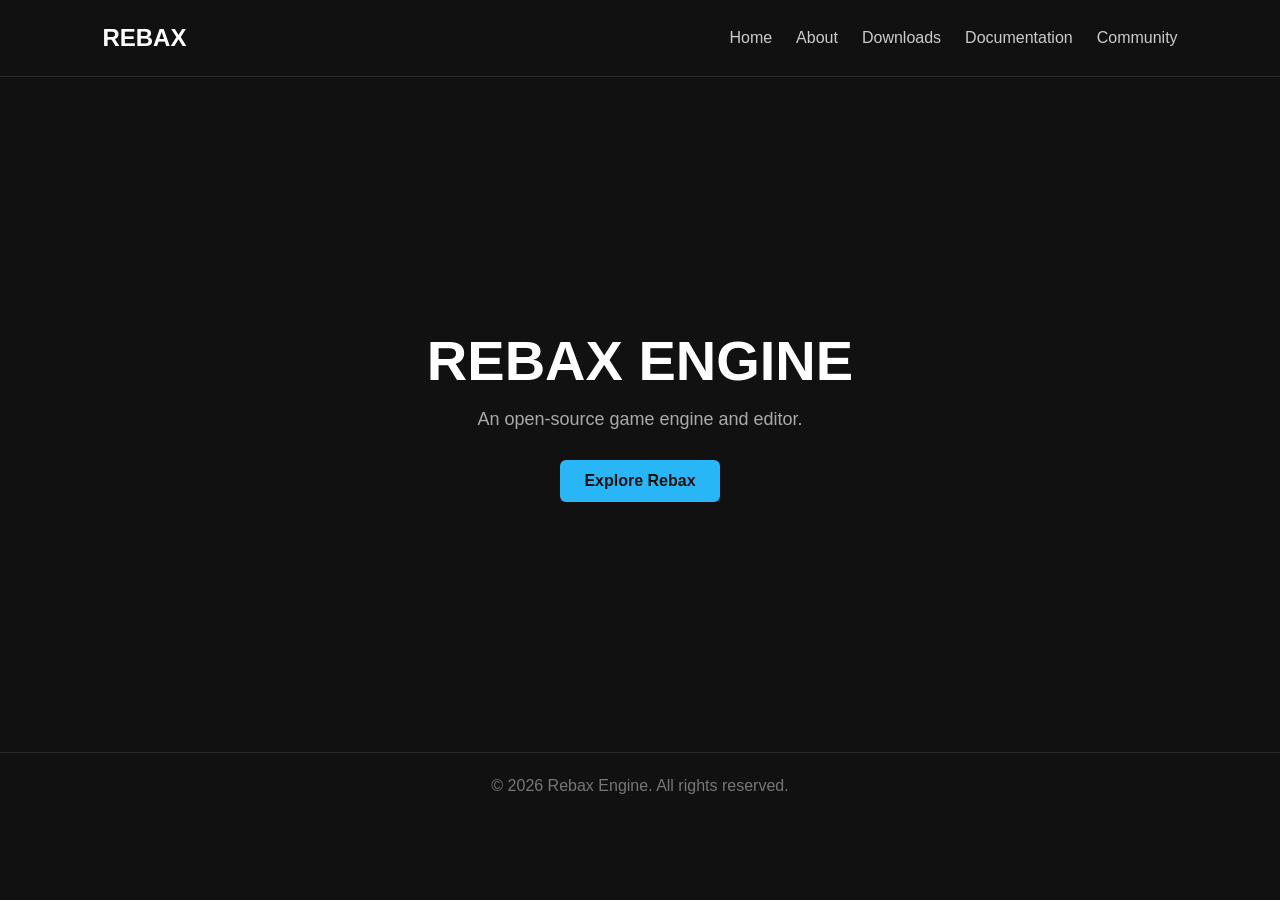
==== index.html @ bdcbc148 "Add initial website structure" ====
<!DOCTYPE html>
<html lang="en">
<head>
    <meta charset="UTF-8">
    <meta name="viewport" content="width=device-width, initial-scale=1.0">
    <meta name="description" content="Rebax Engine - An open-source game engine and editor.">
    <title>Rebax Engine</title>
    <link rel="stylesheet" href="assets/css/main.css">
    <script src="assets/js/main.js" defer></script>
</head>
<body>

    <header>
        <nav class="navigation">
            <a class="logo" href="index.html">REBAX</a>

            <div class="nav-links">
                <a href="index.html">Home</a>
                <a href="pages/about.html">About</a>
                <a href="pages/downloads.html">Downloads</a>
                <a href="pages/documentation.html">Documentation</a>
                <a href="pages/community.html">Community</a>
            </div>
        </nav>
    </header>

    <main>
        <section class="hero">
            <h1>REBAX ENGINE</h1>
            <p>An open-source game engine and editor.</p>
            <a class="button" href="pages/about.html">Explore Rebax</a>
        </section>
    </main>

    <footer>
        <p>&copy; <span id="year"></span> Rebax Engine. All rights reserved.</p>
    </footer>

</body>
</html>
---- assets/css/main.css ----
* {
    margin: 0;
    padding: 0;
    box-sizing: border-box;
}

body {
    font-family: Arial, sans-serif;
    background: #111111;
    color: #ffffff;
    min-height: 100vh;
}

.navigation {
    display: flex;
    justify-content: space-between;
    align-items: center;
    padding: 24px 8%;
    border-bottom: 1px solid #292929;
}

.logo {
    color: #ffffff;
    font-size: 24px;
    font-weight: bold;
    text-decoration: none;
}

.nav-links {
    display: flex;
    gap: 24px;
}

.nav-links a {
    color: #cccccc;
    text-decoration: none;
}

.nav-links a:hover {
    color: #29B6F6;
}

.hero {
    min-height: 75vh;
    display: flex;
    flex-direction: column;
    justify-content: center;
    align-items: center;
    text-align: center;
    padding: 30px;
}

.hero h1 {
    font-size: 56px;
    margin-bottom: 16px;
}

.hero p {
    color: #aaaaaa;
    font-size: 18px;
    margin-bottom: 30px;
}

.button {
    display: inline-block;
    padding: 12px 24px;
    background: #29B6F6;
    color: #111111;
    text-decoration: none;
    border-radius: 6px;
    font-weight: bold;
}

footer {
    text-align: center;
    padding: 24px;
    color: #777777;
    border-top: 1px solid #292929;
}

@media (max-width: 600px) {
    .navigation {
        flex-direction: column;
        gap: 20px;
    }

    .nav-links {
        flex-wrap: wrap;
        justify-content: center;
        gap: 14px;
    }

    .hero h1 {
        font-size: 38px;
    }
}
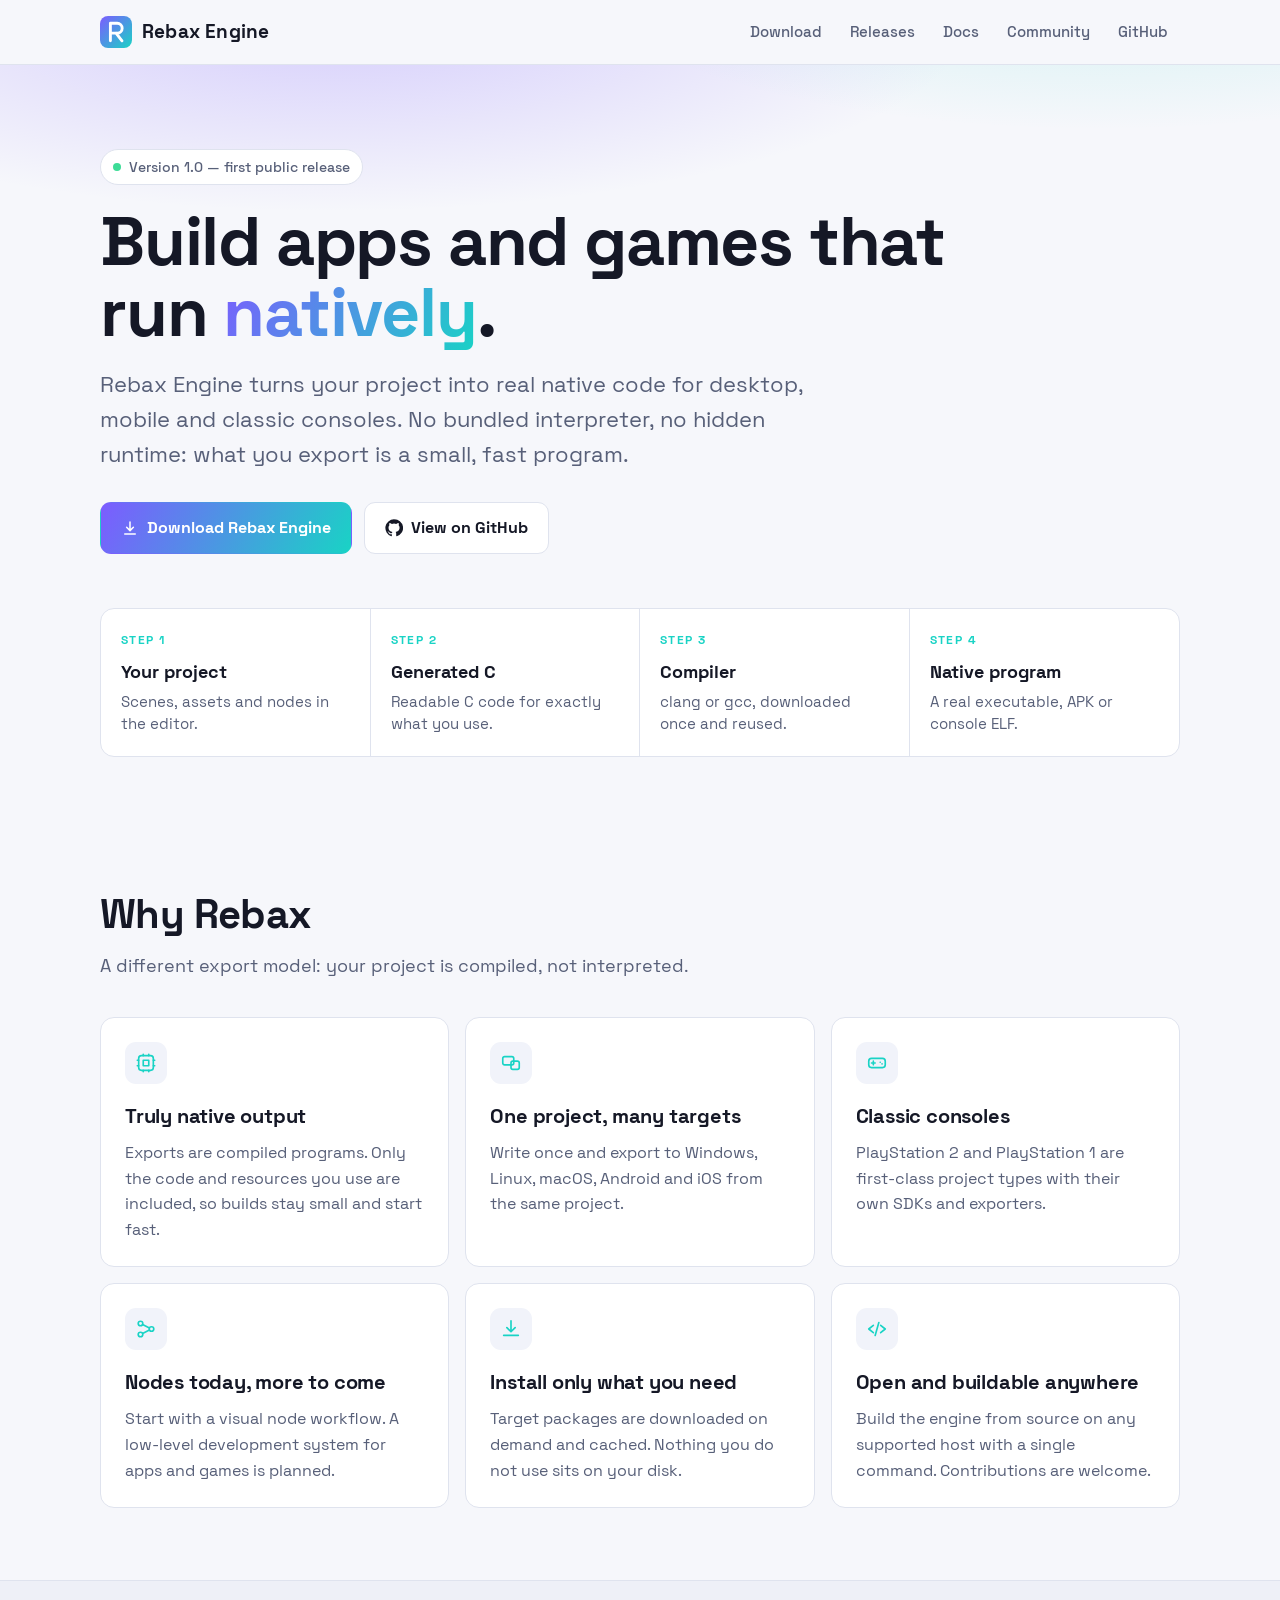
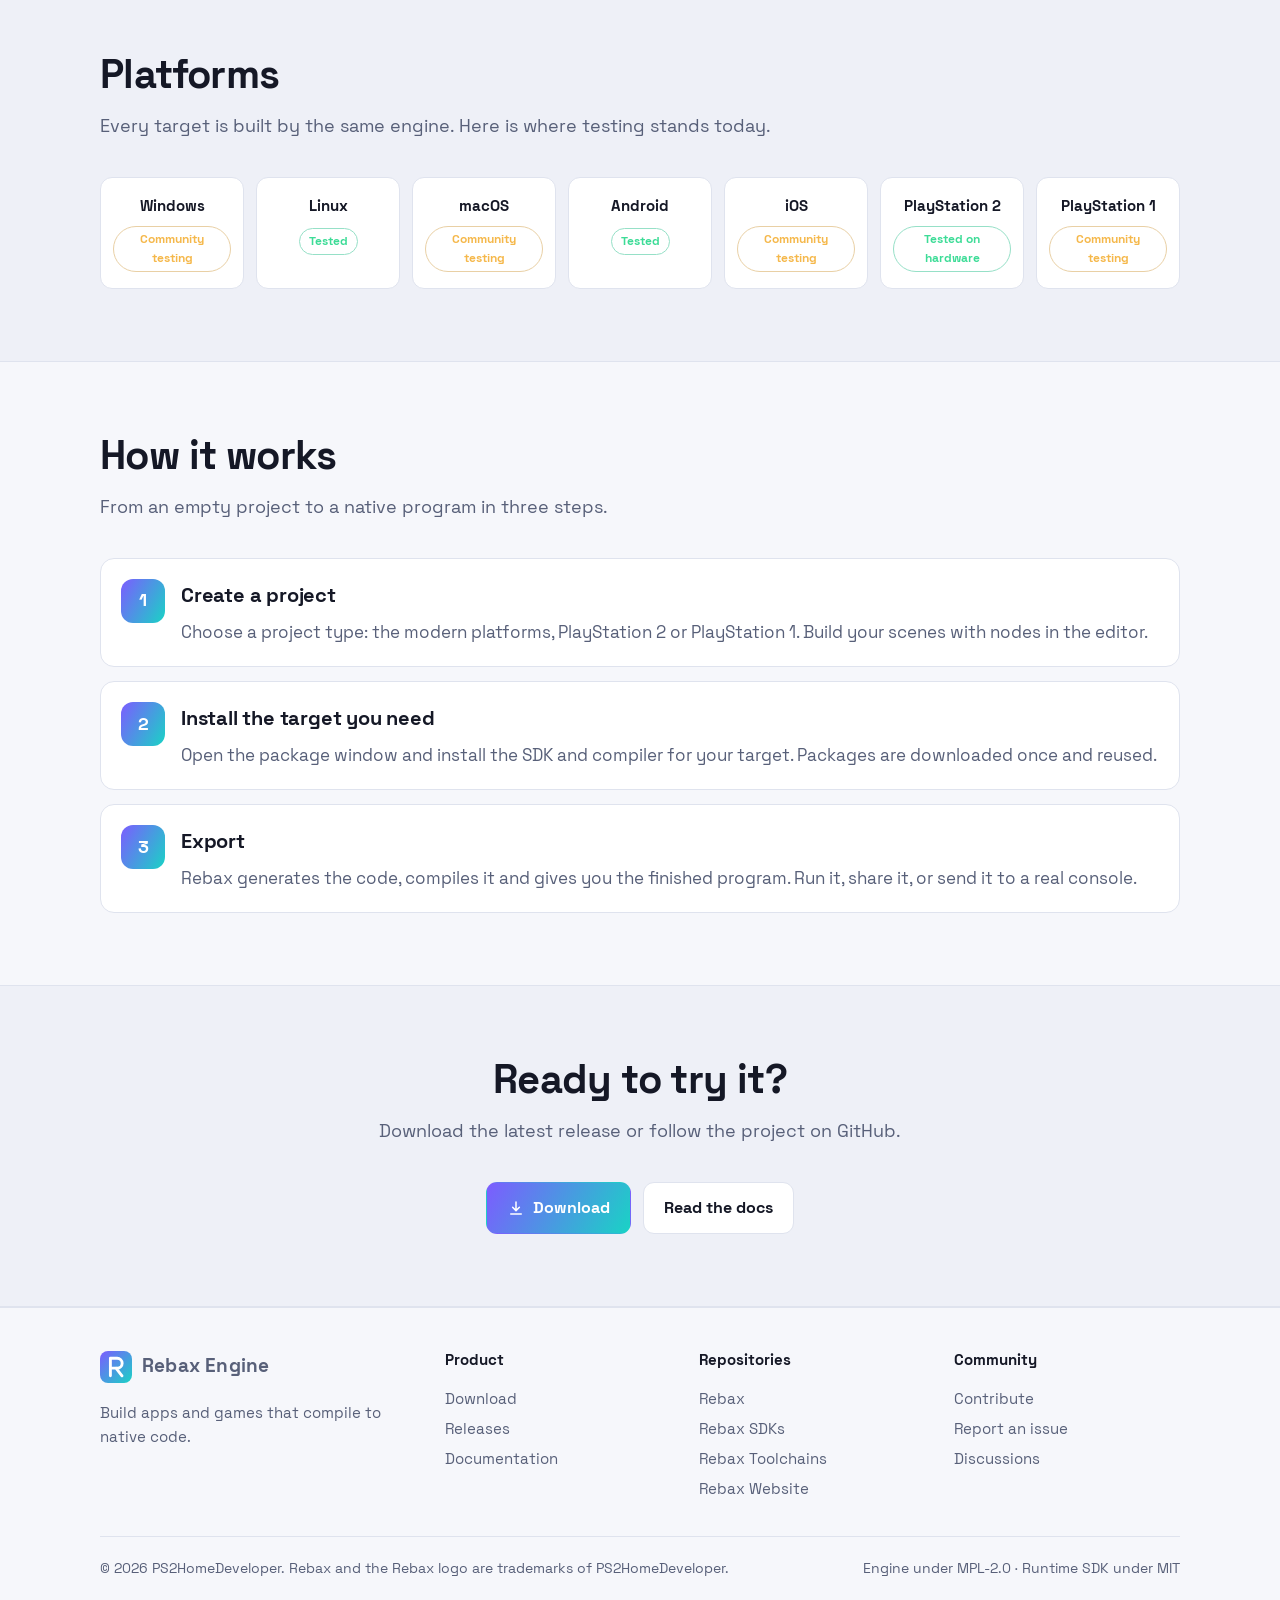
==== commit f352a2dc: "Update Rebax Website" ====
--- a/index.html
+++ b/index.html
@@ -1,40 +1,121 @@
-<!DOCTYPE html>
+<!doctype html>
 <html lang="en">
 <head>
-    <meta charset="UTF-8">
-    <meta name="viewport" content="width=device-width, initial-scale=1.0">
-    <meta name="description" content="Rebax Engine - An open-source game engine and editor.">
-    <title>Rebax Engine</title>
-    <link rel="stylesheet" href="assets/css/main.css">
-    <script src="assets/js/main.js" defer></script>
+<meta charset="utf-8">
+<meta name="viewport" content="width=device-width, initial-scale=1">
+<title>Rebax Engine - Build apps and games that run natively</title>
+<meta name="description" content="Rebax Engine turns your project into real native code for Windows, Linux, macOS, Android, iOS, PlayStation 2 and PlayStation 1.">
+<meta name="theme-color" content="#0b0d13">
+<link rel="canonical" href="https://rebax.pages.dev/">
+<link rel="icon" href="/favicon.svg" type="image/svg+xml">
+<meta property="og:type" content="website">
+<meta property="og:title" content="Rebax Engine - Build apps and games that run natively">
+<meta property="og:description" content="Rebax Engine turns your project into real native code for Windows, Linux, macOS, Android, iOS, PlayStation 2 and PlayStation 1.">
+<meta property="og:url" content="https://rebax.pages.dev/">
+<meta property="og:image" content="https://rebax.pages.dev/assets/img/logo.svg">
+<meta name="twitter:card" content="summary">
+<link rel="preload" href="/assets/fonts/SpaceGrotesk-Regular.woff2" as="font" type="font/woff2" crossorigin>
+<link rel="stylesheet" href="/assets/css/style.css">
 </head>
 <body>
+<a class="skip" href="#main">Skip to content</a>
+<header class="nav">
+  <div class="wrap">
+    <a class="brand" href="/"><img src="/assets/img/logo.svg" alt="" width="32" height="32"><span>Rebax Engine</span></a>
+    <button class="nav-toggle" aria-label="Menu" aria-expanded="false"><svg viewBox="0 0 24 24" fill="none" stroke="currentColor" stroke-width="2" stroke-linecap="round"><path d="M4 7h16M4 12h16M4 17h16"/></svg></button>
+    <nav class="nav-links"><a href="/download/">Download</a><a href="/releases/">Releases</a><a href="/docs/">Docs</a><a href="/community/">Community</a><a href="https://github.com/PS2HomeDeveloper/Rebax" rel="noopener">GitHub</a></nav>
+  </div>
+</header>
+<main id="main">
 
-    <header>
-        <nav class="navigation">
-            <a class="logo" href="index.html">REBAX</a>
+<section class="hero">
+  <div class="wrap">
+    <span class="eyebrow"><i></i> Version 1.0 &mdash; first public release</span>
+    <h1>Build apps and games that run <em>natively</em>.</h1>
+    <p class="lead">Rebax Engine turns your project into real native code for desktop, mobile and classic consoles. No bundled interpreter, no hidden runtime: what you export is a small, fast program.</p>
+    <div class="actions">
+      <a class="btn primary" href="/download/"><svg viewBox="0 0 24 24" fill="none" stroke="currentColor" stroke-width="2" stroke-linecap="round" stroke-linejoin="round" aria-hidden="true"><path d="M12 4v11M7.5 11 12 15.5 16.5 11M5 20h14"/></svg> Download Rebax Engine</a>
+      <a class="btn" href="https://github.com/PS2HomeDeveloper/Rebax" rel="noopener"><svg viewBox="0 0 24 24" fill="currentColor" aria-hidden="true"><path d="M12 .5a11.5 11.5 0 0 0-3.64 22.41c.58.1.79-.25.79-.56v-2c-3.2.7-3.88-1.37-3.88-1.37-.52-1.33-1.28-1.69-1.28-1.69-1.05-.71.08-.7.08-.7 1.16.08 1.77 1.19 1.77 1.19 1.03 1.77 2.7 1.26 3.36.96.1-.75.4-1.26.73-1.55-2.55-.29-5.24-1.28-5.24-5.69 0-1.26.45-2.28 1.19-3.09-.12-.29-.52-1.46.11-3.05 0 0 .97-.31 3.17 1.18a11 11 0 0 1 5.77 0c2.2-1.49 3.17-1.18 3.17-1.18.63 1.59.23 2.76.11 3.05.74.81 1.19 1.83 1.19 3.09 0 4.42-2.69 5.39-5.25 5.68.41.36.78 1.06.78 2.14v3.17c0 .31.21.67.8.56A11.5 11.5 0 0 0 12 .5z"/></svg> View on GitHub</a>
+    </div>
+    <div class="pipeline">
+      <div><small>Step 1</small><b>Your project</b><span>Scenes, assets and nodes in the editor.</span></div>
+      <div><small>Step 2</small><b>Generated C</b><span>Readable C code for exactly what you use.</span></div>
+      <div><small>Step 3</small><b>Compiler</b><span>clang or gcc, downloaded once and reused.</span></div>
+      <div><small>Step 4</small><b>Native program</b><span>A real executable, APK or console ELF.</span></div>
+    </div>
+  </div>
+</section>
 
-            <div class="nav-links">
-                <a href="index.html">Home</a>
-                <a href="pages/about.html">About</a>
-                <a href="pages/downloads.html">Downloads</a>
-                <a href="pages/documentation.html">Documentation</a>
-                <a href="pages/community.html">Community</a>
-            </div>
-        </nav>
-    </header>
+<section>
+  <div class="wrap">
+    <h2>Why Rebax</h2>
+    <p class="sub">A different export model: your project is compiled, not interpreted.</p>
+    <div class="grid c3">
+      <div class="card"><div class="ico"><svg viewBox="0 0 24 24" fill="none" stroke="currentColor" stroke-width="1.8" stroke-linecap="round" stroke-linejoin="round"><rect x="4" y="4" width="16" height="16" rx="3"/><path d="M9 9h6v6H9zM2.5 9H4M2.5 15H4M20 9h1.5M20 15h1.5M9 2.5V4M15 2.5V4M9 20v1.5M15 20v1.5"/></svg></div><h3>Truly native output</h3><p>Exports are compiled programs. Only the code and resources you use are included, so builds stay small and start fast.</p></div>
+      <div class="card"><div class="ico"><svg viewBox="0 0 24 24" fill="none" stroke="currentColor" stroke-width="1.8" stroke-linecap="round" stroke-linejoin="round"><rect x="3" y="5" width="12" height="9" rx="2"/><rect x="12" y="10" width="9" height="9" rx="2"/></svg></div><h3>One project, many targets</h3><p>Write once and export to Windows, Linux, macOS, Android and iOS from the same project.</p></div>
+      <div class="card"><div class="ico"><svg viewBox="0 0 24 24" fill="none" stroke="currentColor" stroke-width="1.8" stroke-linecap="round" stroke-linejoin="round"><rect x="3" y="7" width="18" height="10" rx="3"/><path d="M8 10v4M6 12h4M15.5 11.2h.01M17.5 13h.01"/></svg></div><h3>Classic consoles</h3><p>PlayStation 2 and PlayStation 1 are first-class project types with their own SDKs and exporters.</p></div>
+      <div class="card"><div class="ico"><svg viewBox="0 0 24 24" fill="none" stroke="currentColor" stroke-width="1.8" stroke-linecap="round" stroke-linejoin="round"><circle cx="6" cy="6" r="2.5"/><circle cx="18" cy="12" r="2.5"/><circle cx="6" cy="18" r="2.5"/><path d="M8.3 7.2 15.7 10.8M8.3 16.8l7.4-3.6"/></svg></div><h3>Nodes today, more to come</h3><p>Start with a visual node workflow. A low-level development system for apps and games is planned.</p></div>
+      <div class="card"><div class="ico"><svg viewBox="0 0 24 24" fill="none" stroke="currentColor" stroke-width="1.8" stroke-linecap="round" stroke-linejoin="round"><path d="M12 3v12M7.5 10.5 12 15l4.5-4.5M4 19h16"/></svg></div><h3>Install only what you need</h3><p>Target packages are downloaded on demand and cached. Nothing you do not use sits on your disk.</p></div>
+      <div class="card"><div class="ico"><svg viewBox="0 0 24 24" fill="none" stroke="currentColor" stroke-width="1.8" stroke-linecap="round" stroke-linejoin="round"><path d="m8 8-5 4 5 4M16 8l5 4-5 4M14 5l-4 14"/></svg></div><h3>Open and buildable anywhere</h3><p>Build the engine from source on any supported host with a single command. Contributions are welcome.</p></div>
+    </div>
+  </div>
+</section>
 
-    <main>
-        <section class="hero">
-            <h1>REBAX ENGINE</h1>
-            <p>An open-source game engine and editor.</p>
-            <a class="button" href="pages/about.html">Explore Rebax</a>
-        </section>
-    </main>
+<section class="alt">
+  <div class="wrap">
+    <h2>Platforms</h2>
+    <p class="sub">Every target is built by the same engine. Here is where testing stands today.</p>
+    <div class="platforms">
+      <div class="plat"><b>Windows</b><span class="badge warn">Community testing</span></div>
+      <div class="plat"><b>Linux</b><span class="badge ok">Tested</span></div>
+      <div class="plat"><b>macOS</b><span class="badge warn">Community testing</span></div>
+      <div class="plat"><b>Android</b><span class="badge ok">Tested</span></div>
+      <div class="plat"><b>iOS</b><span class="badge warn">Community testing</span></div>
+      <div class="plat"><b>PlayStation 2</b><span class="badge ok">Tested on hardware</span></div>
+      <div class="plat"><b>PlayStation 1</b><span class="badge warn">Community testing</span></div>
+    </div>
+  </div>
+</section>
 
-    <footer>
-        <p>&copy; <span id="year"></span> Rebax Engine. All rights reserved.</p>
-    </footer>
+<section>
+  <div class="wrap">
+    <h2>How it works</h2>
+    <p class="sub">From an empty project to a native program in three steps.</p>
+    <div class="steps">
+      <div class="step"><div><h3>Create a project</h3><p>Choose a project type: the modern platforms, PlayStation 2 or PlayStation 1. Build your scenes with nodes in the editor.</p></div></div>
+      <div class="step"><div><h3>Install the target you need</h3><p>Open the package window and install the SDK and compiler for your target. Packages are downloaded once and reused.</p></div></div>
+      <div class="step"><div><h3>Export</h3><p>Rebax generates the code, compiles it and gives you the finished program. Run it, share it, or send it to a real console.</p></div></div>
+    </div>
+  </div>
+</section>
+
+<section class="alt cta">
+  <div class="wrap">
+    <h2>Ready to try it?</h2>
+    <p class="sub center-sub">Download the latest release or follow the project on GitHub.</p>
+    <div class="actions">
+      <a class="btn primary" href="/download/"><svg viewBox="0 0 24 24" fill="none" stroke="currentColor" stroke-width="2" stroke-linecap="round" stroke-linejoin="round" aria-hidden="true"><path d="M12 4v11M7.5 11 12 15.5 16.5 11M5 20h14"/></svg> Download</a>
+      <a class="btn" href="/docs/">Read the docs</a>
+    </div>
+  </div>
+</section>
+
+</main>
+<footer>
+  <div class="wrap">
+    <div class="cols">
+      <div>
+        <a class="brand" href="/"><img src="/assets/img/logo.svg" alt="" width="28" height="28"><span>Rebax Engine</span></a>
+        <p>Build apps and games that compile to native code.</p>
+      </div>
+      <div><h5>Product</h5><a href="/download/">Download</a><a href="/releases/">Releases</a><a href="/docs/">Documentation</a></div>
+      <div><h5>Repositories</h5><a href="https://github.com/PS2HomeDeveloper/Rebax" rel="noopener">Rebax</a><a href="https://github.com/PS2HomeDeveloper/Rebax-SDKs" rel="noopener">Rebax SDKs</a><a href="https://github.com/PS2HomeDeveloper/Rebax-Toolchains" rel="noopener">Rebax Toolchains</a><a href="https://github.com/PS2HomeDeveloper/Rebax-Website" rel="noopener">Rebax Website</a></div>
+      <div><h5>Community</h5><a href="/community/">Contribute</a><a href="https://github.com/PS2HomeDeveloper/Rebax/issues" rel="noopener">Report an issue</a><a href="https://github.com/PS2HomeDeveloper/Rebax/discussions" rel="noopener">Discussions</a></div>
+    </div>
+    <div class="fine"><span>&copy; <span data-year>2026</span> PS2HomeDeveloper. Rebax and the Rebax logo are trademarks of PS2HomeDeveloper.</span><span>Engine under MPL-2.0 &middot; Runtime SDK under MIT</span></div>
+  </div>
+</footer>
+<script src="/assets/js/main.js"></script>
 
 </body>
 </html>
--- a/assets/css/style.css
+++ b/assets/css/style.css
@@ -0,0 +1,237 @@
+@font-face { font-family: "Space Grotesk"; font-weight: 400; font-display: swap; src: url("../fonts/SpaceGrotesk-Regular.woff2") format("woff2"); }
+@font-face { font-family: "Space Grotesk"; font-weight: 500; font-display: swap; src: url("../fonts/SpaceGrotesk-Medium.woff2") format("woff2"); }
+@font-face { font-family: "Space Grotesk"; font-weight: 700; font-display: swap; src: url("../fonts/SpaceGrotesk-Bold.woff2") format("woff2"); }
+
+:root {
+  --bg: #0b0d13;
+  --bg-soft: #10131b;
+  --surface: #141823;
+  --surface-2: #1a1f2d;
+  --line: #242a3b;
+  --text: #e8ebf3;
+  --muted: #98a1b8;
+  --accent: #7c5cff;
+  --accent-2: #19d3c5;
+  --ok: #3ddc97;
+  --warn: #f5b84b;
+  --radius: 14px;
+  --maxw: 1120px;
+  --grad: linear-gradient(120deg, #7c5cff 0%, #19d3c5 100%);
+}
+
+@media (prefers-color-scheme: light) {
+  :root:not([data-theme="dark"]) {
+    --bg: #f6f7fb;
+    --bg-soft: #eef0f7;
+    --surface: #ffffff;
+    --surface-2: #f1f3fa;
+    --line: #dfe3ee;
+    --text: #151826;
+    --muted: #586079;
+  }
+}
+
+:root[data-theme="light"] {
+  --bg: #f6f7fb;
+  --bg-soft: #eef0f7;
+  --surface: #ffffff;
+  --surface-2: #f1f3fa;
+  --line: #dfe3ee;
+  --text: #151826;
+  --muted: #586079;
+}
+
+* { box-sizing: border-box; }
+html { scroll-behavior: smooth; }
+body {
+  margin: 0;
+  background: var(--bg);
+  color: var(--text);
+  font-family: "Space Grotesk", system-ui, -apple-system, "Segoe UI", Roboto, sans-serif;
+  font-size: 17px;
+  line-height: 1.6;
+  -webkit-font-smoothing: antialiased;
+}
+a { color: inherit; }
+img, svg { max-width: 100%; }
+.wrap { width: 100%; max-width: var(--maxw); margin: 0 auto; padding: 0 20px; }
+
+.skip { position: absolute; left: -999px; top: 0; background: var(--accent); color: #fff; padding: 8px 14px; z-index: 100; }
+.skip:focus { left: 8px; top: 8px; }
+
+.nav { position: sticky; top: 0; z-index: 50; background: color-mix(in srgb, var(--bg) 86%, transparent); backdrop-filter: blur(12px); border-bottom: 1px solid var(--line); }
+.nav .wrap { display: flex; align-items: center; justify-content: space-between; height: 64px; gap: 16px; }
+.brand { display: flex; align-items: center; gap: 10px; text-decoration: none; font-weight: 700; font-size: 19px; letter-spacing: .2px; }
+.brand img { width: 32px; height: 32px; display: block; }
+.nav-links { display: flex; align-items: center; gap: 4px; }
+.nav-links a { text-decoration: none; color: var(--muted); padding: 8px 12px; border-radius: 9px; font-size: 15px; font-weight: 500; }
+.nav-links a:hover, .nav-links a[aria-current="page"] { color: var(--text); background: var(--surface); }
+.nav-toggle { display: none; background: none; border: 1px solid var(--line); color: var(--text); width: 42px; height: 42px; border-radius: 10px; cursor: pointer; }
+.nav-toggle svg { width: 22px; height: 22px; }
+
+.btn { display: inline-flex; align-items: center; justify-content: center; gap: 8px; padding: 12px 20px; border-radius: 11px; font: inherit; font-weight: 700; font-size: 16px; text-decoration: none; border: 1px solid var(--line); background: var(--surface); color: var(--text); cursor: pointer; transition: transform .12s ease, border-color .12s ease, background .12s ease; }
+.btn:hover { border-color: var(--accent); transform: translateY(-1px); }
+.btn.primary { background: var(--grad); color: #fff; border-color: transparent; }
+.btn.primary:hover { filter: brightness(1.08); }
+.btn.small { padding: 8px 14px; font-size: 14px; border-radius: 9px; }
+.btn svg { width: 18px; height: 18px; }
+
+.hero { position: relative; padding: 84px 0 64px; overflow: hidden; }
+.hero::before { content: ""; position: absolute; inset: -20% -10% auto -10%; height: 480px; background: radial-gradient(60% 60% at 30% 20%, rgba(124,92,255,.28), transparent 70%), radial-gradient(50% 50% at 80% 10%, rgba(25,211,197,.18), transparent 70%); pointer-events: none; }
+.hero .wrap { position: relative; }
+.eyebrow { display: inline-flex; align-items: center; gap: 8px; padding: 6px 12px; border: 1px solid var(--line); border-radius: 999px; background: var(--surface); color: var(--muted); font-size: 14px; font-weight: 500; }
+.eyebrow i { width: 8px; height: 8px; border-radius: 50%; background: var(--ok); display: inline-block; }
+h1 { font-size: clamp(38px, 6.4vw, 68px); line-height: 1.04; letter-spacing: -1.2px; margin: 22px 0 18px; font-weight: 700; max-width: 880px; }
+h1 em { font-style: normal; background: var(--grad); -webkit-background-clip: text; background-clip: text; color: transparent; }
+.lead { font-size: clamp(18px, 2.2vw, 22px); color: var(--muted); max-width: 720px; margin: 0 0 30px; }
+.actions { display: flex; flex-wrap: wrap; gap: 12px; }
+
+.pipeline { margin-top: 54px; display: grid; grid-template-columns: repeat(4, 1fr); gap: 0; border: 1px solid var(--line); border-radius: var(--radius); background: var(--surface); overflow: hidden; }
+.pipeline div { padding: 22px 20px; position: relative; border-right: 1px solid var(--line); }
+.pipeline div:last-child { border-right: 0; }
+.pipeline small { display: block; color: var(--accent-2); font-weight: 700; font-size: 12px; letter-spacing: 1.4px; text-transform: uppercase; margin-bottom: 8px; }
+.pipeline b { display: block; font-size: 18px; margin-bottom: 4px; }
+.pipeline span { color: var(--muted); font-size: 15px; line-height: 1.45; display: block; }
+
+section { padding: 72px 0; }
+section.alt { background: var(--bg-soft); border-top: 1px solid var(--line); border-bottom: 1px solid var(--line); }
+h2 { font-size: clamp(28px, 4vw, 40px); letter-spacing: -.6px; line-height: 1.12; margin: 0 0 14px; }
+h3 { font-size: 20px; margin: 0 0 8px; letter-spacing: -.2px; }
+.sub { color: var(--muted); max-width: 720px; margin: 0 0 36px; font-size: 18px; }
+
+.grid { display: grid; gap: 16px; }
+.grid.c3 { grid-template-columns: repeat(3, 1fr); }
+.grid.c2 { grid-template-columns: repeat(2, 1fr); }
+.card { background: var(--surface); border: 1px solid var(--line); border-radius: var(--radius); padding: 24px; }
+.card p { margin: 0; color: var(--muted); font-size: 16px; }
+.card .ico { width: 42px; height: 42px; border-radius: 11px; background: var(--surface-2); display: grid; place-items: center; margin-bottom: 16px; color: var(--accent-2); }
+.card .ico svg { width: 22px; height: 22px; }
+
+.platforms { display: grid; grid-template-columns: repeat(7, 1fr); gap: 12px; }
+.plat { background: var(--surface); border: 1px solid var(--line); border-radius: 12px; padding: 16px 12px; text-align: center; }
+.plat b { display: block; font-size: 15px; margin-bottom: 8px; }
+.badge { display: inline-block; padding: 3px 9px; border-radius: 999px; font-size: 12px; font-weight: 700; border: 1px solid var(--line); color: var(--muted); }
+.badge.ok { color: var(--ok); border-color: color-mix(in srgb, var(--ok) 45%, var(--line)); }
+.badge.warn { color: var(--warn); border-color: color-mix(in srgb, var(--warn) 45%, var(--line)); }
+
+.steps { counter-reset: s; display: grid; gap: 14px; }
+.step { display: grid; grid-template-columns: 44px 1fr; gap: 16px; align-items: start; background: var(--surface); border: 1px solid var(--line); border-radius: var(--radius); padding: 20px; }
+.step::before { counter-increment: s; content: counter(s); width: 44px; height: 44px; border-radius: 12px; background: var(--grad); color: #fff; display: grid; place-items: center; font-weight: 700; font-size: 18px; }
+.step p { margin: 0; color: var(--muted); }
+
+.page-head { padding: 64px 0 28px; }
+.page-head h1 { font-size: clamp(34px, 5vw, 52px); margin: 0 0 12px; }
+.page-head p { color: var(--muted); margin: 0; max-width: 720px; font-size: 19px; }
+
+.release-head { display: flex; flex-wrap: wrap; align-items: center; gap: 12px 16px; margin-bottom: 10px; }
+.tag { padding: 4px 11px; border-radius: 999px; font-weight: 700; font-size: 13px; background: var(--surface-2); border: 1px solid var(--line); }
+.tag.latest { color: var(--ok); border-color: color-mix(in srgb, var(--ok) 50%, var(--line)); }
+.tag.pre { color: var(--warn); border-color: color-mix(in srgb, var(--warn) 50%, var(--line)); }
+.meta { color: var(--muted); font-size: 15px; }
+
+.dl-grid { display: grid; grid-template-columns: repeat(3, 1fr); gap: 16px; margin-top: 24px; }
+.dl-card { background: var(--surface); border: 1px solid var(--line); border-radius: var(--radius); padding: 22px; display: flex; flex-direction: column; gap: 14px; }
+.dl-card h3 { display: flex; align-items: center; gap: 10px; margin: 0; }
+.dl-card h3 svg { width: 24px; height: 24px; color: var(--accent-2); }
+.dl-card .hint { color: var(--muted); font-size: 14px; margin: -6px 0 0; }
+.files { display: grid; gap: 8px; }
+.file { display: flex; align-items: center; justify-content: space-between; gap: 12px; padding: 11px 13px; border-radius: 10px; border: 1px solid var(--line); background: var(--surface-2); text-decoration: none; }
+.file:hover { border-color: var(--accent); }
+.file .n { min-width: 0; }
+.file .n b { display: block; font-size: 15px; }
+.file .n span { display: block; color: var(--muted); font-size: 13px; overflow-wrap: anywhere; }
+.file .sz { color: var(--muted); font-size: 13px; white-space: nowrap; margin-left: auto; }
+.file > span:last-child { flex: none; display: inline-flex; }
+.file svg { width: 18px; height: 18px; color: var(--accent-2); flex: none; }
+
+.notes { background: var(--surface); border: 1px solid var(--line); border-radius: var(--radius); padding: 24px; margin-top: 28px; }
+.notes h4 { margin: 0 0 12px; font-size: 18px; }
+.md { color: var(--text); font-size: 16px; }
+.md > :first-child { margin-top: 0; }
+.md > :last-child { margin-bottom: 0; }
+.md h1, .md h2, .md h3 { font-size: 18px; margin: 18px 0 8px; letter-spacing: 0; }
+.md p { margin: 10px 0; color: var(--muted); }
+.md ul, .md ol { margin: 10px 0; padding-left: 22px; color: var(--muted); }
+.md li { margin: 4px 0; }
+.md code { font-family: ui-monospace, SFMono-Regular, Menlo, Consolas, monospace; font-size: .9em; background: var(--surface-2); border: 1px solid var(--line); padding: 1px 6px; border-radius: 6px; }
+.md pre { background: var(--surface-2); border: 1px solid var(--line); border-radius: 10px; padding: 14px; overflow: auto; }
+.md pre code { border: 0; padding: 0; background: none; }
+.md a { color: var(--accent-2); }
+
+details.rel { background: var(--surface); border: 1px solid var(--line); border-radius: var(--radius); margin-bottom: 12px; }
+details.rel summary { list-style: none; cursor: pointer; padding: 18px 22px; display: flex; flex-wrap: wrap; align-items: center; gap: 10px 14px; }
+details.rel summary::-webkit-details-marker { display: none; }
+details.rel summary b { font-size: 20px; }
+details.rel summary .chev { margin-left: auto; transition: transform .15s ease; color: var(--muted); }
+details.rel[open] summary .chev { transform: rotate(180deg); }
+details.rel .body { padding: 0 22px 22px; border-top: 1px solid var(--line); }
+details.rel .body > * { margin-top: 18px; }
+
+.state { background: var(--surface); border: 1px dashed var(--line); border-radius: var(--radius); padding: 36px 24px; text-align: center; color: var(--muted); }
+.state b { display: block; color: var(--text); font-size: 20px; margin-bottom: 8px; }
+.skeleton { height: 120px; border-radius: var(--radius); background: linear-gradient(90deg, var(--surface) 25%, var(--surface-2) 50%, var(--surface) 75%); background-size: 200% 100%; animation: sk 1.2s linear infinite; }
+@keyframes sk { to { background-position: -200% 0; } }
+
+.help { margin-top: 28px; }
+.help details { background: var(--surface); border: 1px solid var(--line); border-radius: var(--radius); padding: 16px 20px; }
+.help summary { cursor: pointer; font-weight: 700; }
+.help ul { color: var(--muted); margin: 12px 0 0; padding-left: 22px; }
+
+.doc { display: grid; grid-template-columns: 220px 1fr; gap: 40px; align-items: start; }
+.toc { position: sticky; top: 88px; display: grid; gap: 2px; }
+.toc a { text-decoration: none; color: var(--muted); padding: 7px 12px; border-radius: 8px; font-size: 15px; }
+.toc a:hover { color: var(--text); background: var(--surface); }
+.prose h2 { font-size: 28px; margin: 40px 0 12px; }
+.prose h2:first-child { margin-top: 0; }
+.prose h3 { margin: 24px 0 8px; }
+.prose p, .prose li { color: var(--muted); }
+.prose ul, .prose ol { padding-left: 22px; }
+.prose code { font-family: ui-monospace, SFMono-Regular, Menlo, Consolas, monospace; font-size: .9em; background: var(--surface-2); border: 1px solid var(--line); padding: 1px 6px; border-radius: 6px; color: var(--text); }
+.prose pre { background: var(--surface); border: 1px solid var(--line); border-radius: 12px; padding: 16px; overflow: auto; margin: 14px 0; }
+.prose pre code { border: 0; padding: 0; background: none; font-size: 14.5px; line-height: 1.7; }
+.prose a { color: var(--accent-2); }
+.note { border-left: 3px solid var(--accent); background: var(--surface); padding: 14px 18px; border-radius: 0 12px 12px 0; margin: 16px 0; color: var(--muted); }
+
+.cta { text-align: center; }
+.cta .actions { justify-content: center; }
+
+footer { border-top: 1px solid var(--line); padding: 40px 0 48px; color: var(--muted); font-size: 15px; }
+footer .cols { display: grid; grid-template-columns: 1.4fr repeat(3, 1fr); gap: 28px; }
+footer h5 { margin: 0 0 12px; color: var(--text); font-size: 15px; }
+footer a { display: block; text-decoration: none; padding: 3px 0; }
+footer a:hover { color: var(--text); }
+footer .fine { margin-top: 32px; padding-top: 20px; border-top: 1px solid var(--line); display: flex; flex-wrap: wrap; justify-content: space-between; gap: 10px; font-size: 14px; }
+
+@media (max-width: 900px) {
+  .grid.c3, .dl-grid { grid-template-columns: 1fr; }
+  .platforms { grid-template-columns: repeat(2, 1fr); }
+  .pipeline { grid-template-columns: 1fr 1fr; }
+  .pipeline div:nth-child(2) { border-right: 0; }
+  .pipeline div:nth-child(-n+2) { border-bottom: 1px solid var(--line); }
+  .doc { grid-template-columns: 1fr; }
+  .toc { position: static; display: flex; flex-wrap: wrap; gap: 6px; }
+  .toc a { border: 1px solid var(--line); }
+  footer .cols { grid-template-columns: 1fr 1fr; }
+}
+@media (max-width: 720px) {
+  .nav-toggle { display: inline-grid; place-items: center; }
+  .nav-links { position: absolute; left: 0; right: 0; top: 64px; flex-direction: column; align-items: stretch; background: var(--bg); border-bottom: 1px solid var(--line); padding: 10px 20px 16px; display: none; }
+  .nav-links.open { display: flex; }
+  .nav-links a { padding: 12px; }
+  .hero { padding: 56px 0 40px; }
+  section { padding: 52px 0; }
+  .grid.c2 { grid-template-columns: 1fr; }
+  .pipeline { grid-template-columns: 1fr; }
+  .pipeline div { border-right: 0; border-bottom: 1px solid var(--line); }
+  .pipeline div:last-child { border-bottom: 0; }
+  footer .cols { grid-template-columns: 1fr; }
+}
+@media (prefers-reduced-motion: reduce) { * { animation: none !important; transition: none !important; scroll-behavior: auto !important; } }
+
+.spacer { height: 56px; }
+.mt-14 { margin-top: 14px; }
+.mt-24 { margin-top: 24px; }
+.mt-28 { margin-top: 28px; }
+.mt-48 { margin-top: 48px; }
+.nf { padding: 96px 0; }
+.center-sub { margin-left: auto; margin-right: auto; }
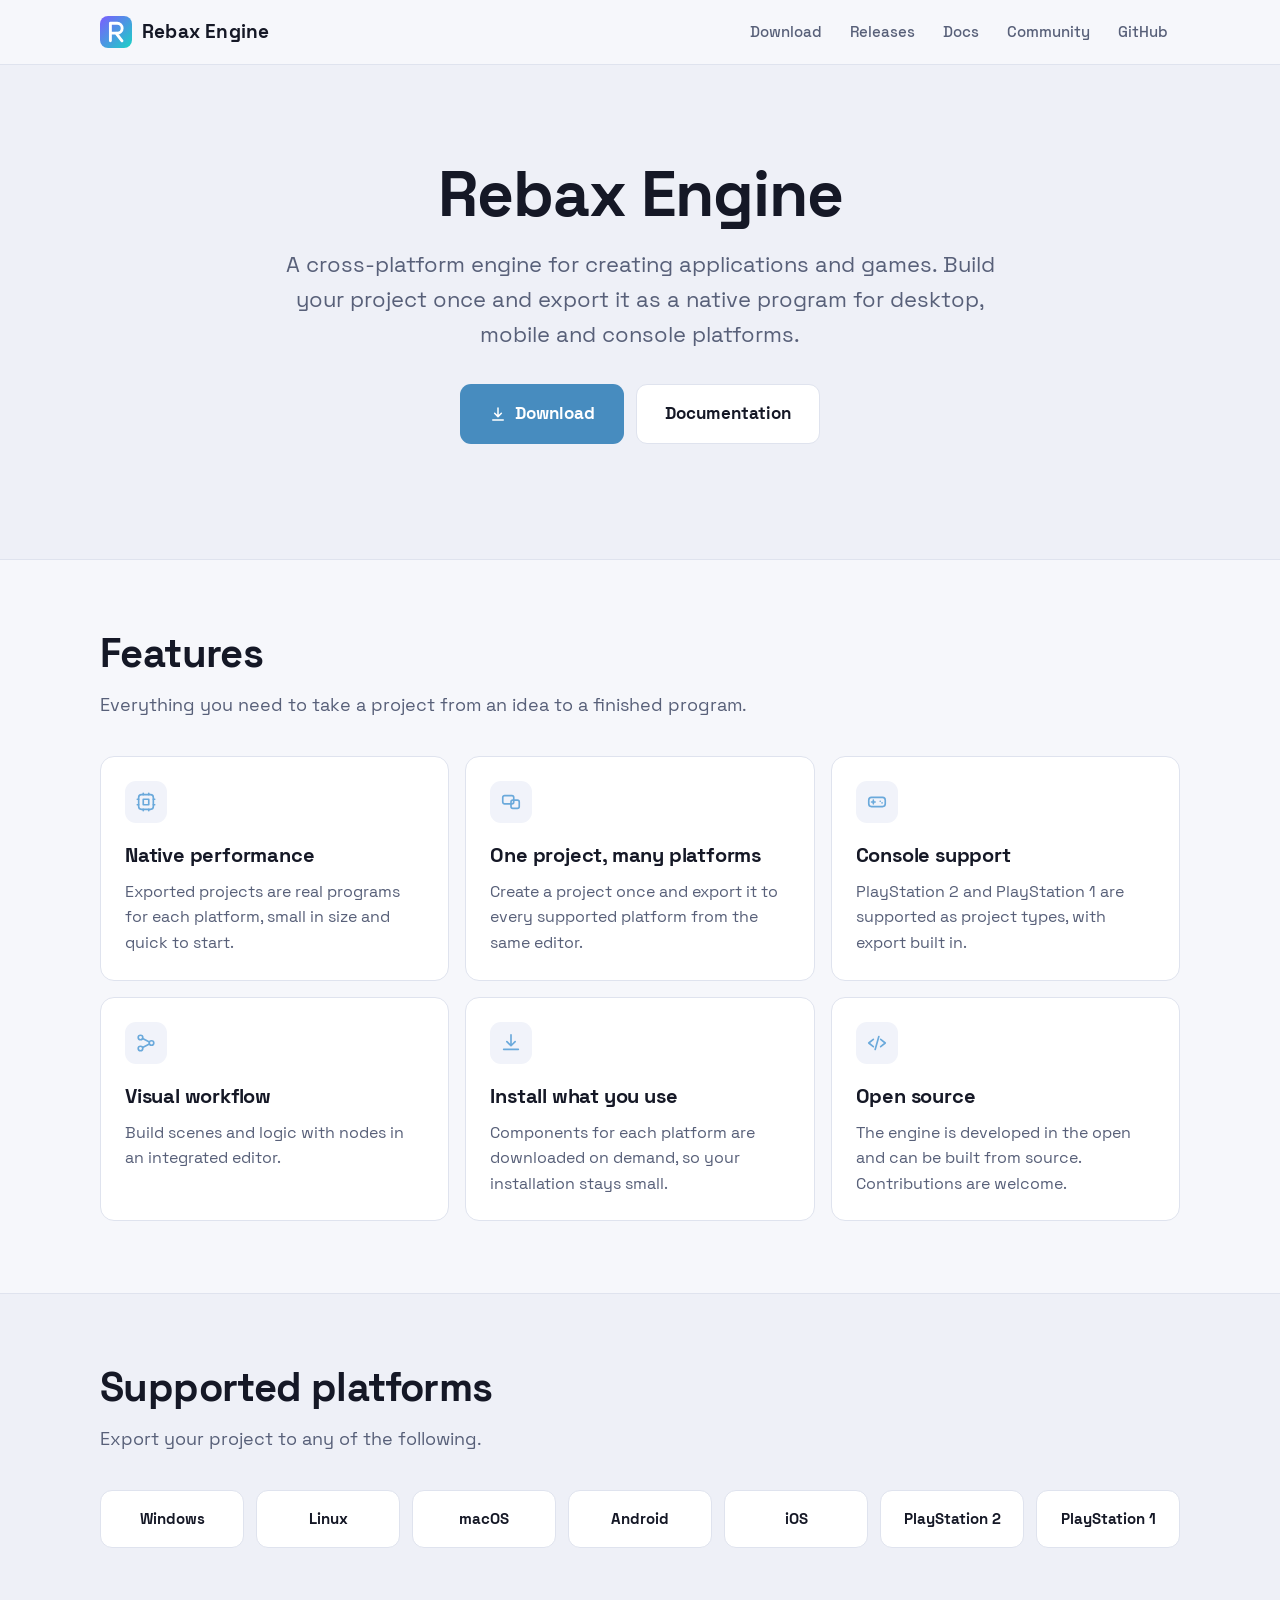
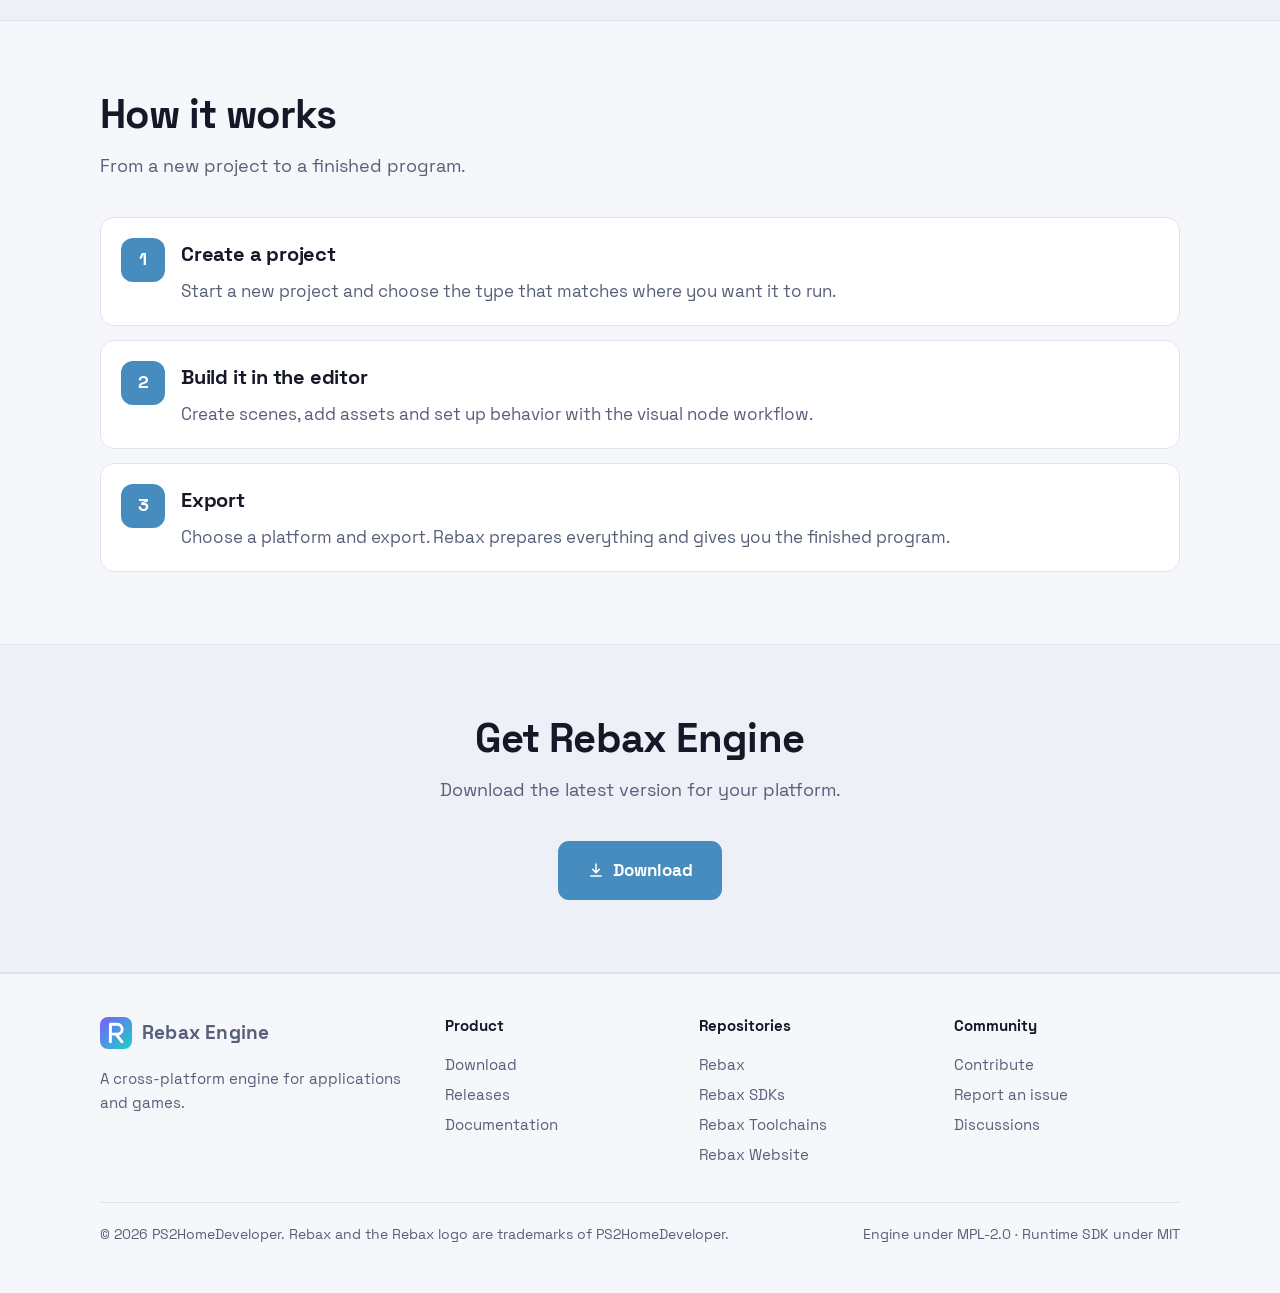
==== commit 66c4b790: "Replace website files" ====
--- a/index.html
+++ b/index.html
@@ -3,14 +3,14 @@
 <head>
 <meta charset="utf-8">
 <meta name="viewport" content="width=device-width, initial-scale=1">
-<title>Rebax Engine - Build apps and games that run natively</title>
-<meta name="description" content="Rebax Engine turns your project into real native code for Windows, Linux, macOS, Android, iOS, PlayStation 2 and PlayStation 1.">
+<title>Rebax Engine</title>
+<meta name="description" content="Rebax Engine is a cross-platform engine for creating applications and games and exporting them as native programs.">
 <meta name="theme-color" content="#0b0d13">
 <link rel="canonical" href="https://rebax.pages.dev/">
 <link rel="icon" href="/favicon.svg" type="image/svg+xml">
 <meta property="og:type" content="website">
-<meta property="og:title" content="Rebax Engine - Build apps and games that run natively">
-<meta property="og:description" content="Rebax Engine turns your project into real native code for Windows, Linux, macOS, Android, iOS, PlayStation 2 and PlayStation 1.">
+<meta property="og:title" content="Rebax Engine">
+<meta property="og:description" content="Rebax Engine is a cross-platform engine for creating applications and games and exporting them as native programs.">
 <meta property="og:url" content="https://rebax.pages.dev/">
 <meta property="og:image" content="https://rebax.pages.dev/assets/img/logo.svg">
 <meta name="twitter:card" content="summary">
@@ -30,49 +30,43 @@
 
 <section class="hero">
   <div class="wrap">
-    <span class="eyebrow"><i></i> Version 1.0 &mdash; first public release</span>
-    <h1>Build apps and games that run <em>natively</em>.</h1>
-    <p class="lead">Rebax Engine turns your project into real native code for desktop, mobile and classic consoles. No bundled interpreter, no hidden runtime: what you export is a small, fast program.</p>
+    <h1>Rebax Engine</h1>
+    <p class="lead">A cross-platform engine for creating applications and games. Build your project once and export it as a native program for desktop, mobile and console platforms.</p>
     <div class="actions">
-      <a class="btn primary" href="/download/"><svg viewBox="0 0 24 24" fill="none" stroke="currentColor" stroke-width="2" stroke-linecap="round" stroke-linejoin="round" aria-hidden="true"><path d="M12 4v11M7.5 11 12 15.5 16.5 11M5 20h14"/></svg> Download Rebax Engine</a>
-      <a class="btn" href="https://github.com/PS2HomeDeveloper/Rebax" rel="noopener"><svg viewBox="0 0 24 24" fill="currentColor" aria-hidden="true"><path d="M12 .5a11.5 11.5 0 0 0-3.64 22.41c.58.1.79-.25.79-.56v-2c-3.2.7-3.88-1.37-3.88-1.37-.52-1.33-1.28-1.69-1.28-1.69-1.05-.71.08-.7.08-.7 1.16.08 1.77 1.19 1.77 1.19 1.03 1.77 2.7 1.26 3.36.96.1-.75.4-1.26.73-1.55-2.55-.29-5.24-1.28-5.24-5.69 0-1.26.45-2.28 1.19-3.09-.12-.29-.52-1.46.11-3.05 0 0 .97-.31 3.17 1.18a11 11 0 0 1 5.77 0c2.2-1.49 3.17-1.18 3.17-1.18.63 1.59.23 2.76.11 3.05.74.81 1.19 1.83 1.19 3.09 0 4.42-2.69 5.39-5.25 5.68.41.36.78 1.06.78 2.14v3.17c0 .31.21.67.8.56A11.5 11.5 0 0 0 12 .5z"/></svg> View on GitHub</a>
+      <a class="btn primary big" href="/download/"><svg viewBox="0 0 24 24" fill="none" stroke="currentColor" stroke-width="2" stroke-linecap="round" stroke-linejoin="round" aria-hidden="true"><path d="M12 4v11M7.5 11 12 15.5 16.5 11M5 20h14"/></svg> Download</a>
+      <a class="btn big" href="/docs/">Documentation</a>
     </div>
-    <div class="pipeline">
-      <div><small>Step 1</small><b>Your project</b><span>Scenes, assets and nodes in the editor.</span></div>
-      <div><small>Step 2</small><b>Generated C</b><span>Readable C code for exactly what you use.</span></div>
-      <div><small>Step 3</small><b>Compiler</b><span>clang or gcc, downloaded once and reused.</span></div>
-      <div><small>Step 4</small><b>Native program</b><span>A real executable, APK or console ELF.</span></div>
-    </div>
+    <p class="hero-note" id="hero-version"></p>
   </div>
 </section>
 
 <section>
   <div class="wrap">
-    <h2>Why Rebax</h2>
-    <p class="sub">A different export model: your project is compiled, not interpreted.</p>
+    <h2>Features</h2>
+    <p class="sub">Everything you need to take a project from an idea to a finished program.</p>
     <div class="grid c3">
-      <div class="card"><div class="ico"><svg viewBox="0 0 24 24" fill="none" stroke="currentColor" stroke-width="1.8" stroke-linecap="round" stroke-linejoin="round"><rect x="4" y="4" width="16" height="16" rx="3"/><path d="M9 9h6v6H9zM2.5 9H4M2.5 15H4M20 9h1.5M20 15h1.5M9 2.5V4M15 2.5V4M9 20v1.5M15 20v1.5"/></svg></div><h3>Truly native output</h3><p>Exports are compiled programs. Only the code and resources you use are included, so builds stay small and start fast.</p></div>
-      <div class="card"><div class="ico"><svg viewBox="0 0 24 24" fill="none" stroke="currentColor" stroke-width="1.8" stroke-linecap="round" stroke-linejoin="round"><rect x="3" y="5" width="12" height="9" rx="2"/><rect x="12" y="10" width="9" height="9" rx="2"/></svg></div><h3>One project, many targets</h3><p>Write once and export to Windows, Linux, macOS, Android and iOS from the same project.</p></div>
-      <div class="card"><div class="ico"><svg viewBox="0 0 24 24" fill="none" stroke="currentColor" stroke-width="1.8" stroke-linecap="round" stroke-linejoin="round"><rect x="3" y="7" width="18" height="10" rx="3"/><path d="M8 10v4M6 12h4M15.5 11.2h.01M17.5 13h.01"/></svg></div><h3>Classic consoles</h3><p>PlayStation 2 and PlayStation 1 are first-class project types with their own SDKs and exporters.</p></div>
-      <div class="card"><div class="ico"><svg viewBox="0 0 24 24" fill="none" stroke="currentColor" stroke-width="1.8" stroke-linecap="round" stroke-linejoin="round"><circle cx="6" cy="6" r="2.5"/><circle cx="18" cy="12" r="2.5"/><circle cx="6" cy="18" r="2.5"/><path d="M8.3 7.2 15.7 10.8M8.3 16.8l7.4-3.6"/></svg></div><h3>Nodes today, more to come</h3><p>Start with a visual node workflow. A low-level development system for apps and games is planned.</p></div>
-      <div class="card"><div class="ico"><svg viewBox="0 0 24 24" fill="none" stroke="currentColor" stroke-width="1.8" stroke-linecap="round" stroke-linejoin="round"><path d="M12 3v12M7.5 10.5 12 15l4.5-4.5M4 19h16"/></svg></div><h3>Install only what you need</h3><p>Target packages are downloaded on demand and cached. Nothing you do not use sits on your disk.</p></div>
-      <div class="card"><div class="ico"><svg viewBox="0 0 24 24" fill="none" stroke="currentColor" stroke-width="1.8" stroke-linecap="round" stroke-linejoin="round"><path d="m8 8-5 4 5 4M16 8l5 4-5 4M14 5l-4 14"/></svg></div><h3>Open and buildable anywhere</h3><p>Build the engine from source on any supported host with a single command. Contributions are welcome.</p></div>
+      <div class="card"><div class="ico"><svg viewBox="0 0 24 24" fill="none" stroke="currentColor" stroke-width="1.8" stroke-linecap="round" stroke-linejoin="round"><rect x="4" y="4" width="16" height="16" rx="3"/><path d="M9 9h6v6H9zM2.5 9H4M2.5 15H4M20 9h1.5M20 15h1.5M9 2.5V4M15 2.5V4M9 20v1.5M15 20v1.5"/></svg></div><h3>Native performance</h3><p>Exported projects are real programs for each platform, small in size and quick to start.</p></div>
+      <div class="card"><div class="ico"><svg viewBox="0 0 24 24" fill="none" stroke="currentColor" stroke-width="1.8" stroke-linecap="round" stroke-linejoin="round"><rect x="3" y="5" width="12" height="9" rx="2"/><rect x="12" y="10" width="9" height="9" rx="2"/></svg></div><h3>One project, many platforms</h3><p>Create a project once and export it to every supported platform from the same editor.</p></div>
+      <div class="card"><div class="ico"><svg viewBox="0 0 24 24" fill="none" stroke="currentColor" stroke-width="1.8" stroke-linecap="round" stroke-linejoin="round"><rect x="3" y="7" width="18" height="10" rx="3"/><path d="M8 10v4M6 12h4M15.5 11.2h.01M17.5 13h.01"/></svg></div><h3>Console support</h3><p>PlayStation 2 and PlayStation 1 are supported as project types, with export built in.</p></div>
+      <div class="card"><div class="ico"><svg viewBox="0 0 24 24" fill="none" stroke="currentColor" stroke-width="1.8" stroke-linecap="round" stroke-linejoin="round"><circle cx="6" cy="6" r="2.5"/><circle cx="18" cy="12" r="2.5"/><circle cx="6" cy="18" r="2.5"/><path d="M8.3 7.2 15.7 10.8M8.3 16.8l7.4-3.6"/></svg></div><h3>Visual workflow</h3><p>Build scenes and logic with nodes in an integrated editor.</p></div>
+      <div class="card"><div class="ico"><svg viewBox="0 0 24 24" fill="none" stroke="currentColor" stroke-width="1.8" stroke-linecap="round" stroke-linejoin="round"><path d="M12 3v12M7.5 10.5 12 15l4.5-4.5M4 19h16"/></svg></div><h3>Install what you use</h3><p>Components for each platform are downloaded on demand, so your installation stays small.</p></div>
+      <div class="card"><div class="ico"><svg viewBox="0 0 24 24" fill="none" stroke="currentColor" stroke-width="1.8" stroke-linecap="round" stroke-linejoin="round"><path d="m8 8-5 4 5 4M16 8l5 4-5 4M14 5l-4 14"/></svg></div><h3>Open source</h3><p>The engine is developed in the open and can be built from source. Contributions are welcome.</p></div>
     </div>
   </div>
 </section>
 
 <section class="alt">
   <div class="wrap">
-    <h2>Platforms</h2>
-    <p class="sub">Every target is built by the same engine. Here is where testing stands today.</p>
+    <h2>Supported platforms</h2>
+    <p class="sub">Export your project to any of the following.</p>
     <div class="platforms">
-      <div class="plat"><b>Windows</b><span class="badge warn">Community testing</span></div>
-      <div class="plat"><b>Linux</b><span class="badge ok">Tested</span></div>
-      <div class="plat"><b>macOS</b><span class="badge warn">Community testing</span></div>
-      <div class="plat"><b>Android</b><span class="badge ok">Tested</span></div>
-      <div class="plat"><b>iOS</b><span class="badge warn">Community testing</span></div>
-      <div class="plat"><b>PlayStation 2</b><span class="badge ok">Tested on hardware</span></div>
-      <div class="plat"><b>PlayStation 1</b><span class="badge warn">Community testing</span></div>
+      <div class="plat"><b>Windows</b></div>
+      <div class="plat"><b>Linux</b></div>
+      <div class="plat"><b>macOS</b></div>
+      <div class="plat"><b>Android</b></div>
+      <div class="plat"><b>iOS</b></div>
+      <div class="plat"><b>PlayStation 2</b></div>
+      <div class="plat"><b>PlayStation 1</b></div>
     </div>
   </div>
 </section>
@@ -80,22 +74,21 @@
 <section>
   <div class="wrap">
     <h2>How it works</h2>
-    <p class="sub">From an empty project to a native program in three steps.</p>
+    <p class="sub">From a new project to a finished program.</p>
     <div class="steps">
-      <div class="step"><div><h3>Create a project</h3><p>Choose a project type: the modern platforms, PlayStation 2 or PlayStation 1. Build your scenes with nodes in the editor.</p></div></div>
-      <div class="step"><div><h3>Install the target you need</h3><p>Open the package window and install the SDK and compiler for your target. Packages are downloaded once and reused.</p></div></div>
-      <div class="step"><div><h3>Export</h3><p>Rebax generates the code, compiles it and gives you the finished program. Run it, share it, or send it to a real console.</p></div></div>
+      <div class="step"><div><h3>Create a project</h3><p>Start a new project and choose the type that matches where you want it to run.</p></div></div>
+      <div class="step"><div><h3>Build it in the editor</h3><p>Create scenes, add assets and set up behavior with the visual node workflow.</p></div></div>
+      <div class="step"><div><h3>Export</h3><p>Choose a platform and export. Rebax prepares everything and gives you the finished program.</p></div></div>
     </div>
   </div>
 </section>
 
 <section class="alt cta">
   <div class="wrap">
-    <h2>Ready to try it?</h2>
-    <p class="sub center-sub">Download the latest release or follow the project on GitHub.</p>
+    <h2>Get Rebax Engine</h2>
+    <p class="sub center-sub">Download the latest version for your platform.</p>
     <div class="actions">
-      <a class="btn primary" href="/download/"><svg viewBox="0 0 24 24" fill="none" stroke="currentColor" stroke-width="2" stroke-linecap="round" stroke-linejoin="round" aria-hidden="true"><path d="M12 4v11M7.5 11 12 15.5 16.5 11M5 20h14"/></svg> Download</a>
-      <a class="btn" href="/docs/">Read the docs</a>
+      <a class="btn primary big" href="/download/"><svg viewBox="0 0 24 24" fill="none" stroke="currentColor" stroke-width="2" stroke-linecap="round" stroke-linejoin="round" aria-hidden="true"><path d="M12 4v11M7.5 11 12 15.5 16.5 11M5 20h14"/></svg> Download</a>
     </div>
   </div>
 </section>
@@ -106,7 +99,7 @@
     <div class="cols">
       <div>
         <a class="brand" href="/"><img src="/assets/img/logo.svg" alt="" width="28" height="28"><span>Rebax Engine</span></a>
-        <p>Build apps and games that compile to native code.</p>
+        <p>A cross-platform engine for applications and games.</p>
       </div>
       <div><h5>Product</h5><a href="/download/">Download</a><a href="/releases/">Releases</a><a href="/docs/">Documentation</a></div>
       <div><h5>Repositories</h5><a href="https://github.com/PS2HomeDeveloper/Rebax" rel="noopener">Rebax</a><a href="https://github.com/PS2HomeDeveloper/Rebax-SDKs" rel="noopener">Rebax SDKs</a><a href="https://github.com/PS2HomeDeveloper/Rebax-Toolchains" rel="noopener">Rebax Toolchains</a><a href="https://github.com/PS2HomeDeveloper/Rebax-Website" rel="noopener">Rebax Website</a></div>
@@ -116,6 +109,6 @@
   </div>
 </footer>
 <script src="/assets/js/main.js"></script>
-
+<script src="/assets/js/releases.js"></script>
 </body>
 </html>
--- a/assets/css/style.css
+++ b/assets/css/style.css
@@ -3,20 +3,20 @@
 @font-face { font-family: "Space Grotesk"; font-weight: 700; font-display: swap; src: url("../fonts/SpaceGrotesk-Bold.woff2") format("woff2"); }
 
 :root {
-  --bg: #0b0d13;
-  --bg-soft: #10131b;
-  --surface: #141823;
-  --surface-2: #1a1f2d;
-  --line: #242a3b;
-  --text: #e8ebf3;
-  --muted: #98a1b8;
-  --accent: #7c5cff;
-  --accent-2: #19d3c5;
+  --bg: #14171c;
+  --bg-soft: #181c22;
+  --surface: #1d2128;
+  --surface-2: #232830;
+  --line: #2c323c;
+  --text: #e6e9ee;
+  --muted: #9aa3b2;
+  --accent: #478cbf;
+  --accent-2: #6aa9db;
   --ok: #3ddc97;
   --warn: #f5b84b;
   --radius: 14px;
   --maxw: 1120px;
-  --grad: linear-gradient(120deg, #7c5cff 0%, #19d3c5 100%);
+  --grad: #478cbf;
 }
 
 @media (prefers-color-scheme: light) {
@@ -71,20 +71,22 @@
 
 .btn { display: inline-flex; align-items: center; justify-content: center; gap: 8px; padding: 12px 20px; border-radius: 11px; font: inherit; font-weight: 700; font-size: 16px; text-decoration: none; border: 1px solid var(--line); background: var(--surface); color: var(--text); cursor: pointer; transition: transform .12s ease, border-color .12s ease, background .12s ease; }
 .btn:hover { border-color: var(--accent); transform: translateY(-1px); }
-.btn.primary { background: var(--grad); color: #fff; border-color: transparent; }
+.btn.primary { background: var(--accent); color: #fff; border-color: transparent; }
 .btn.primary:hover { filter: brightness(1.08); }
 .btn.small { padding: 8px 14px; font-size: 14px; border-radius: 9px; }
 .btn svg { width: 18px; height: 18px; }
 
-.hero { position: relative; padding: 84px 0 64px; overflow: hidden; }
-.hero::before { content: ""; position: absolute; inset: -20% -10% auto -10%; height: 480px; background: radial-gradient(60% 60% at 30% 20%, rgba(124,92,255,.28), transparent 70%), radial-gradient(50% 50% at 80% 10%, rgba(25,211,197,.18), transparent 70%); pointer-events: none; }
+.hero { position: relative; padding: 96px 0 80px; text-align: center; border-bottom: 1px solid var(--line); background: var(--bg-soft); }
 .hero .wrap { position: relative; }
 .eyebrow { display: inline-flex; align-items: center; gap: 8px; padding: 6px 12px; border: 1px solid var(--line); border-radius: 999px; background: var(--surface); color: var(--muted); font-size: 14px; font-weight: 500; }
 .eyebrow i { width: 8px; height: 8px; border-radius: 50%; background: var(--ok); display: inline-block; }
-h1 { font-size: clamp(38px, 6.4vw, 68px); line-height: 1.04; letter-spacing: -1.2px; margin: 22px 0 18px; font-weight: 700; max-width: 880px; }
+h1 { font-size: clamp(40px, 6vw, 64px); line-height: 1.06; letter-spacing: -1px; margin: 0 0 18px; font-weight: 700; }
 h1 em { font-style: normal; background: var(--grad); -webkit-background-clip: text; background-clip: text; color: transparent; }
-.lead { font-size: clamp(18px, 2.2vw, 22px); color: var(--muted); max-width: 720px; margin: 0 0 30px; }
+.lead { font-size: clamp(18px, 2.2vw, 22px); color: var(--muted); max-width: 720px; margin: 0 auto 32px; }
 .actions { display: flex; flex-wrap: wrap; gap: 12px; }
+.hero .actions { justify-content: center; }
+.btn.big { padding: 15px 28px; font-size: 17px; }
+.hero-note { color: var(--muted); font-size: 14px; margin: 16px 0 0; min-height: 1.4em; }
 
 .pipeline { margin-top: 54px; display: grid; grid-template-columns: repeat(4, 1fr); gap: 0; border: 1px solid var(--line); border-radius: var(--radius); background: var(--surface); overflow: hidden; }
 .pipeline div { padding: 22px 20px; position: relative; border-right: 1px solid var(--line); }
@@ -109,7 +111,7 @@
 
 .platforms { display: grid; grid-template-columns: repeat(7, 1fr); gap: 12px; }
 .plat { background: var(--surface); border: 1px solid var(--line); border-radius: 12px; padding: 16px 12px; text-align: center; }
-.plat b { display: block; font-size: 15px; margin-bottom: 8px; }
+.plat b { display: block; font-size: 15px; }
 .badge { display: inline-block; padding: 3px 9px; border-radius: 999px; font-size: 12px; font-weight: 700; border: 1px solid var(--line); color: var(--muted); }
 .badge.ok { color: var(--ok); border-color: color-mix(in srgb, var(--ok) 45%, var(--line)); }
 .badge.warn { color: var(--warn); border-color: color-mix(in srgb, var(--warn) 45%, var(--line)); }
@@ -119,7 +121,7 @@
 .step::before { counter-increment: s; content: counter(s); width: 44px; height: 44px; border-radius: 12px; background: var(--grad); color: #fff; display: grid; place-items: center; font-weight: 700; font-size: 18px; }
 .step p { margin: 0; color: var(--muted); }
 
-.page-head { padding: 64px 0 28px; }
+.page-head { padding: 56px 0 24px; }
 .page-head h1 { font-size: clamp(34px, 5vw, 52px); margin: 0 0 12px; }
 .page-head p { color: var(--muted); margin: 0; max-width: 720px; font-size: 19px; }
 
@@ -235,3 +237,11 @@
 .mt-48 { margin-top: 48px; }
 .nf { padding: 96px 0; }
 .center-sub { margin-left: auto; margin-right: auto; }
+
+.dl-grid { grid-template-columns: repeat(2, 1fr); }
+.dl-row { display: flex; align-items: center; justify-content: space-between; gap: 14px; padding: 10px 0; border-top: 1px solid var(--line); }
+.dl-row:first-of-type { border-top: 0; }
+.dl-row .n b { display: block; font-size: 16px; }
+.dl-row .n span { display: block; color: var(--muted); font-size: 13px; }
+.dl-card .rows { display: flex; flex-direction: column; }
+.dl-row .btn { flex: none; }
